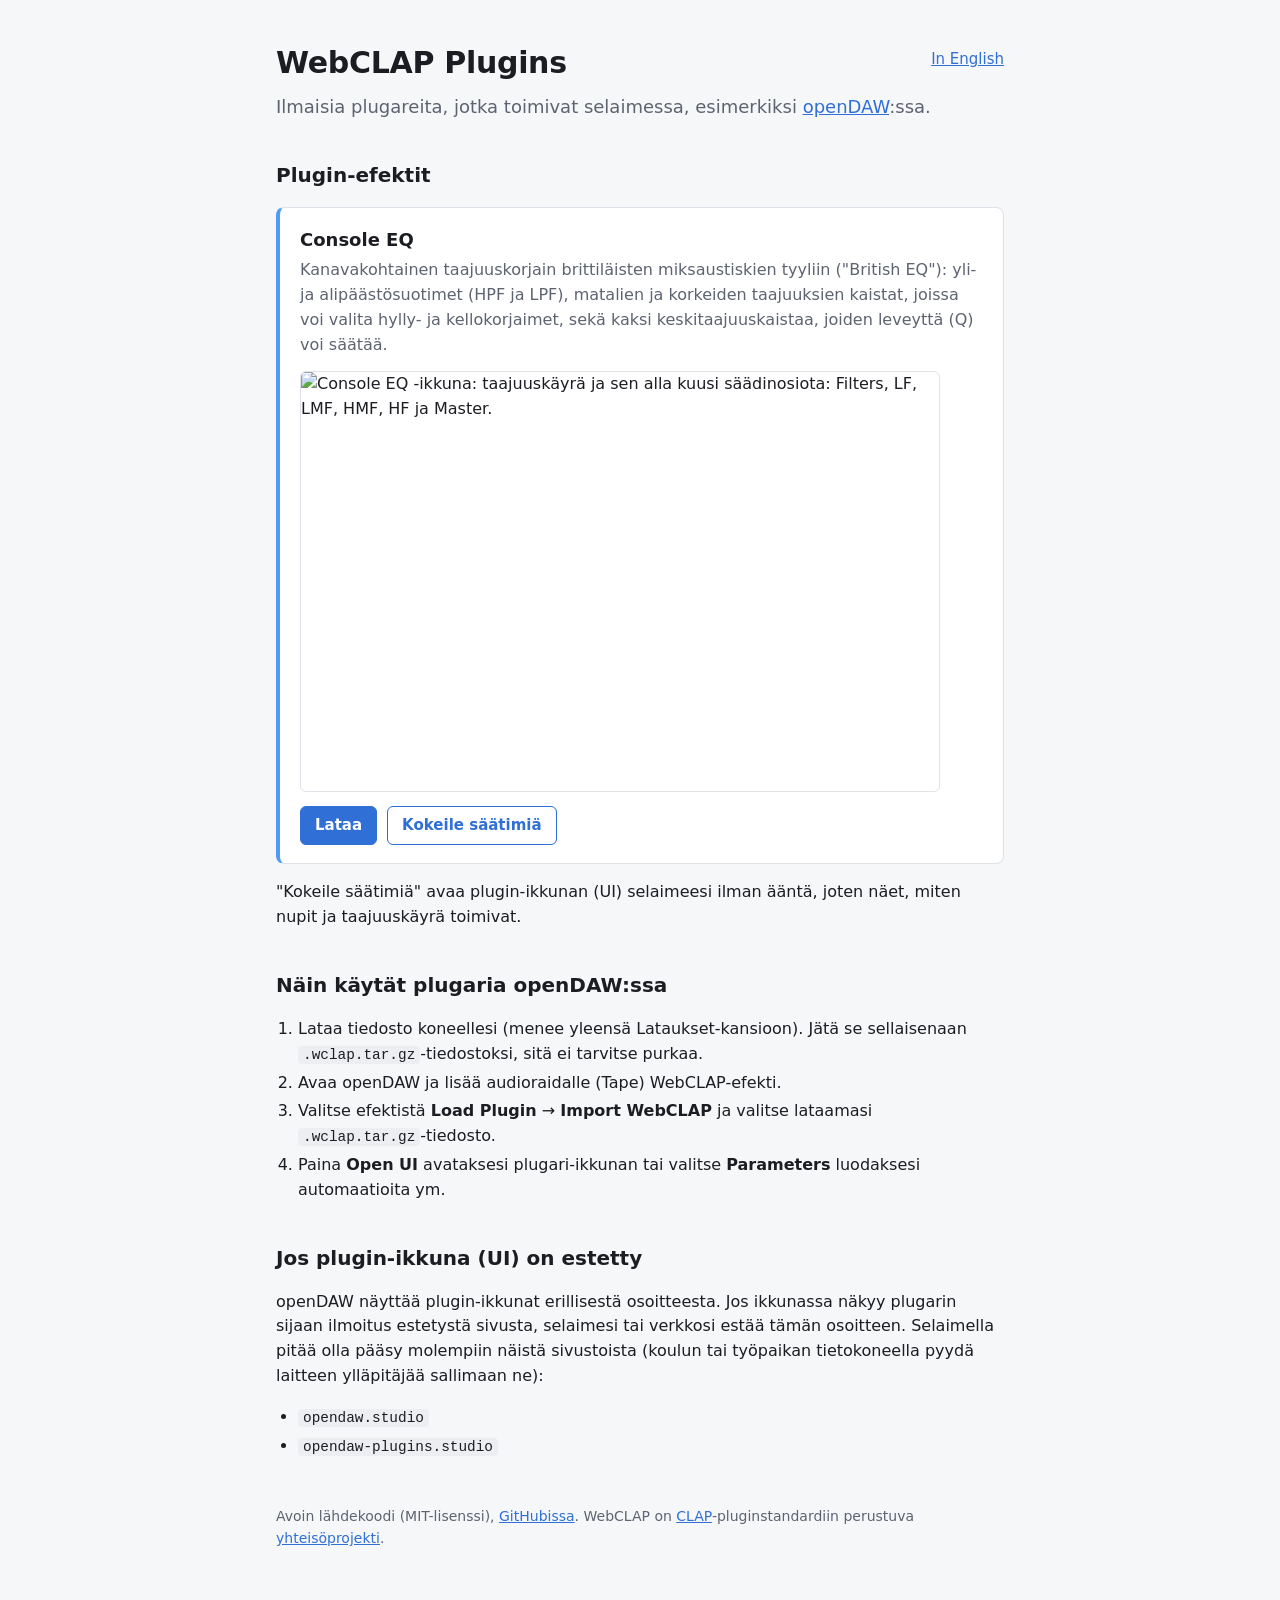
==== web/fi/index.html @ 0c006dcb "rename to webclap-plugins, finnish site page, screenshot" ====
<!DOCTYPE html>
<html lang="fi">
<head>
<meta charset="utf-8">
<meta name="viewport" content="width=device-width, initial-scale=1">
<title>WebCLAP Plugins</title>
<meta name="description" content="Ilmaisia plugareita, jotka toimivat selaimessa, esimerkiksi openDAW:ssa.">
<link rel="alternate" hreflang="en" href="../">
<link rel="stylesheet" href="../style.css">
</head>
<body>
<main>
	<a class="lang" href="../" hreflang="en" lang="en">In English</a>
	<h1>WebCLAP Plugins</h1>
	<p class="lead">Ilmaisia plugareita, jotka toimivat selaimessa, esimerkiksi <a href="https://opendaw.studio">openDAW</a>:ssa.</p>

	<h2>Plugin-efektit</h2>

	<section class="plugin" style="--stripe: #4f9cf5">
		<h3>Console EQ</h3>
		<p>Kanavakohtainen taajuuskorjain brittiläisten miksaustiskien tyyliin ("British EQ"): yli- ja alipäästösuotimet (HPF ja LPF), matalien ja korkeiden taajuuksien kaistat, joissa voi valita hylly- ja kellokorjaimet, sekä kaksi keskitaajuuskaistaa, joiden leveyttä (Q) voi säätää.</p>
		<img class="screenshot" src="../console-eq.png" width="640" height="420" alt="Console EQ -ikkuna: taajuuskäyrä ja sen alla kuusi säädinosiota: Filters, LF, LMF, HMF, HF ja Master.">
		<div class="actions">
			<a class="button primary" href="../download/console-eq.wclap.tar.gz" download>Lataa</a>
			<a class="button" href="../demo/console-eq/index.html">Kokeile säätimiä</a>
		</div>
	</section>

	<p>"Kokeile säätimiä" avaa plugin-ikkunan (UI) selaimeesi ilman ääntä, joten näet, miten nupit ja taajuuskäyrä toimivat.</p>

	<h2>Näin käytät plugaria openDAW:ssa</h2>
	<ol>
		<li>Lataa tiedosto koneellesi (menee yleensä Lataukset-kansioon). Jätä se sellaisenaan <code>.wclap.tar.gz</code>-tiedostoksi, sitä ei tarvitse purkaa.</li>
		<li>Avaa openDAW ja lisää audioraidalle (Tape) WebCLAP-efekti.</li>
		<li>Valitse efektistä <b>Load Plugin</b> → <b>Import WebCLAP</b> ja valitse lataamasi <code>.wclap.tar.gz</code>-tiedosto.</li>
		<li>Paina <b>Open UI</b> avataksesi plugari-ikkunan tai valitse <b>Parameters</b> luodaksesi automaatioita ym.</li>
	</ol>

	<h2>Jos plugin-ikkuna (UI) on estetty</h2>
	<p>openDAW näyttää plugin-ikkunat erillisestä osoitteesta. Jos ikkunassa näkyy plugarin sijaan ilmoitus estetystä sivusta, selaimesi tai verkkosi estää tämän osoitteen. Selaimella pitää olla pääsy molempiin näistä sivustoista (koulun tai työpaikan tietokoneella pyydä laitteen ylläpitäjää sallimaan ne):</p>
	<ul>
		<li><code>opendaw.studio</code></li>
		<li><code>opendaw-plugins.studio</code></li>
	</ul>

	<footer>
		Avoin lähdekoodi (MIT-lisenssi), <a href="https://github.com/matiasharju/webclap-plugins">GitHubissa</a>.
		WebCLAP on <a href="https://cleveraudio.org">CLAP</a>-pluginstandardiin perustuva <a href="https://github.com/WebCLAP">yhteisöprojekti</a>.
	</footer>
</main>
</body>
</html>
---- web/style.css ----
:root {
	--bg: #f6f7f9;
	--card: #ffffff;
	--edge: #dfe2e8;
	--text: #1b1d22;
	--muted: #5d6370;
	--accent: #2f6fd6;
	--accent-text: #ffffff;
	--code: #eceef2;
}
@media (prefers-color-scheme: dark) {
	:root {
		--bg: #1a1c21;
		--card: #22252c;
		--edge: #2e323b;
		--text: #e8eaef;
		--muted: #9aa0ac;
		--accent: #4f9cf5;
		--accent-text: #0e1116;
		--code: #2c3038;
	}
}
* {
	box-sizing: border-box;
}
body {
	margin: 0;
	background: var(--bg);
	color: var(--text);
	font: 16px/1.55 system-ui, -apple-system, "Segoe UI", Roboto, sans-serif;
}
main {
	max-width: 760px;
	margin: 0 auto;
	padding: 40px 16px 64px;
}
h1 {
	margin: 0 0 6px;
	font-size: 30px;
	letter-spacing: -0.01em;
}
h2 {
	margin: 40px 0 12px;
	font-size: 20px;
}
.lead {
	margin: 0;
	color: var(--muted);
	font-size: 18px;
}
.plugin {
	margin: 16px 0;
	padding: 18px 20px;
	background: var(--card);
	border: 1px solid var(--edge);
	border-left: 4px solid var(--stripe);
	border-radius: 8px;
}
.plugin h3 {
	margin: 0 0 4px;
	font-size: 18px;
}
.plugin p {
	margin: 0 0 14px;
	color: var(--muted);
}
.actions {
	display: flex;
	flex-wrap: wrap;
	gap: 10px;
}
.button {
	display: inline-block;
	padding: 7px 14px;
	border: 1px solid var(--accent);
	border-radius: 6px;
	color: var(--accent);
	font-weight: 600;
	font-size: 15px;
	text-decoration: none;
}
.button.primary {
	background: var(--accent);
	color: var(--accent-text);
}
ol, ul {
	padding-left: 22px;
}
li {
	margin: 4px 0;
}
code {
	padding: 1px 5px;
	background: var(--code);
	border-radius: 4px;
	font-size: 0.9em;
}
a {
	color: var(--accent);
}
footer {
	margin-top: 48px;
	color: var(--muted);
	font-size: 14px;
}
.lang {
	float: right;
	margin-top: 8px;
	font-size: 15px;
}
.screenshot {
	display: block;
	width: 100%;
	max-width: 640px;
	height: auto;
	margin: 0 0 14px;
	border-radius: 6px;
	border: 1px solid var(--edge);
}
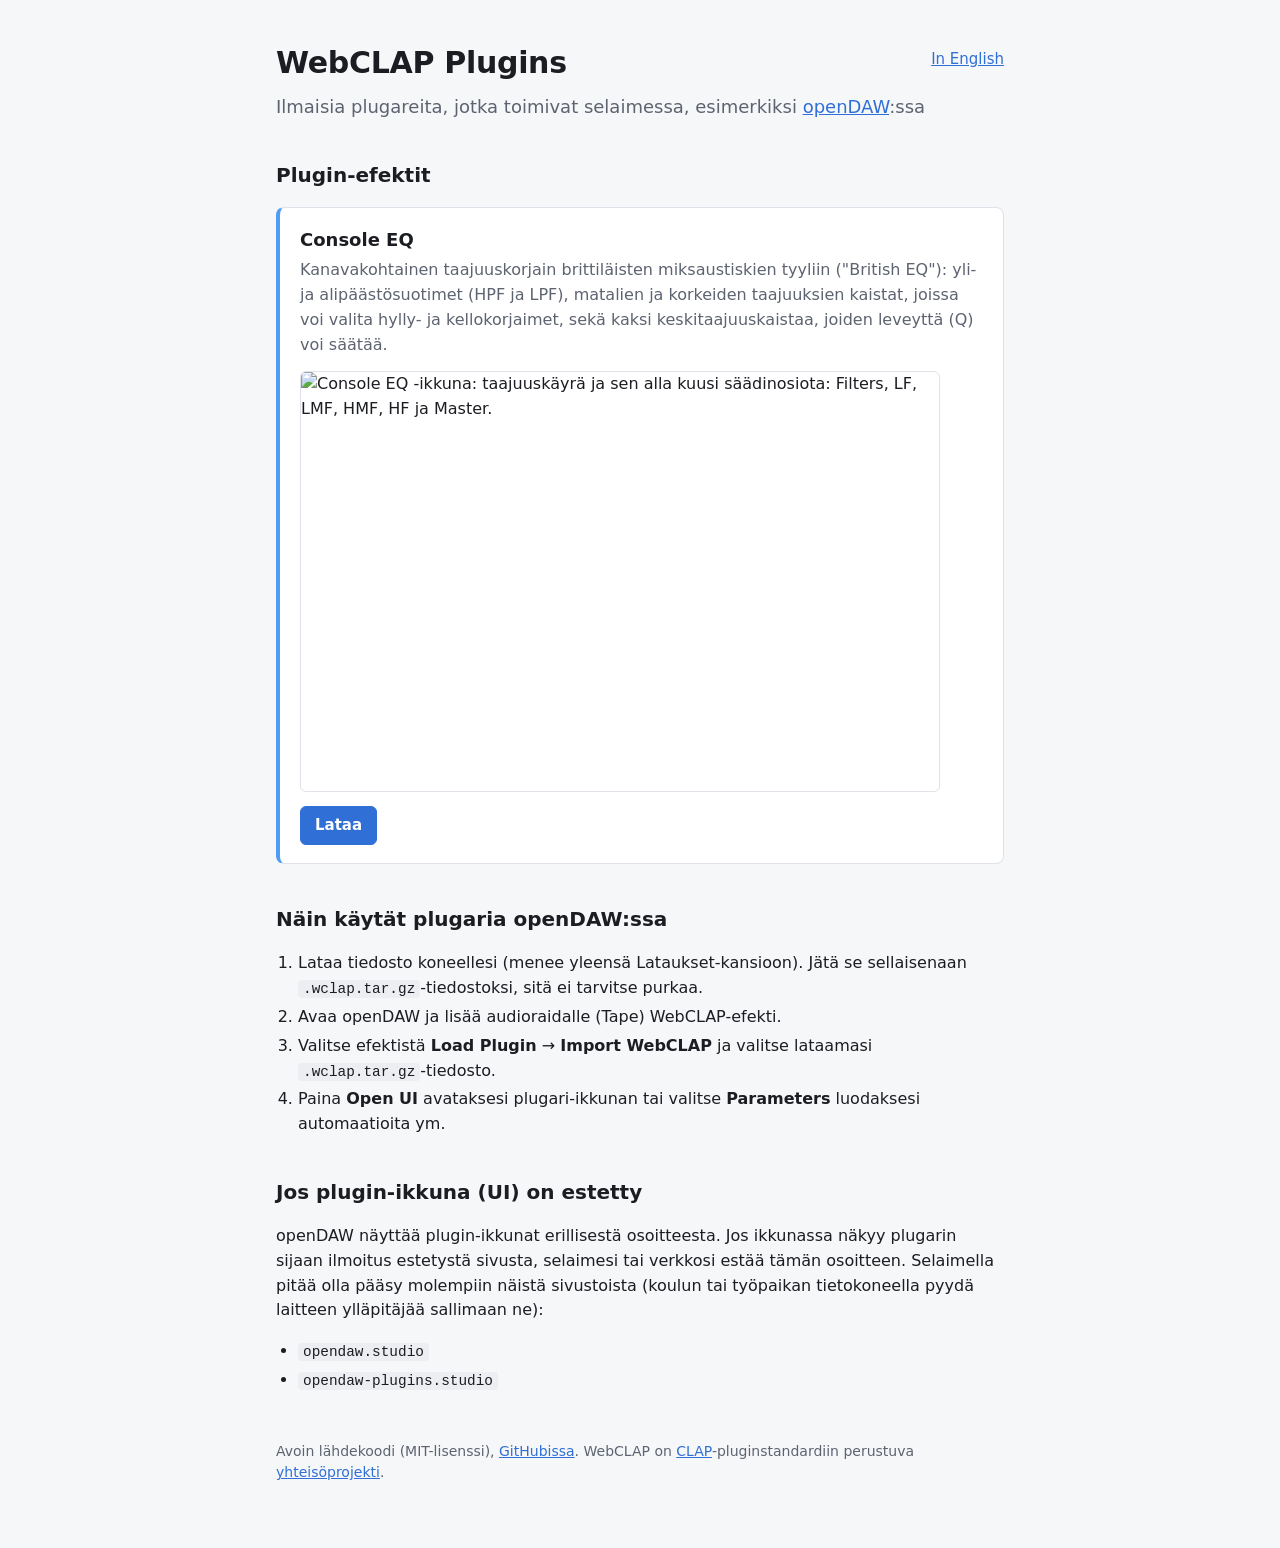
==== commit 3c4f4fd7: "update download page texts, remove try buttons" ====
--- a/web/fi/index.html
+++ b/web/fi/index.html
@@ -4,7 +4,7 @@
 <meta charset="utf-8">
 <meta name="viewport" content="width=device-width, initial-scale=1">
 <title>WebCLAP Plugins</title>
-<meta name="description" content="Ilmaisia plugareita, jotka toimivat selaimessa, esimerkiksi openDAW:ssa.">
+<meta name="description" content="Ilmaisia plugareita, jotka toimivat selaimessa, esimerkiksi openDAW:ssa">
 <link rel="alternate" hreflang="en" href="../">
 <link rel="stylesheet" href="../style.css">
 </head>
@@ -12,7 +12,7 @@
 <main>
 	<a class="lang" href="../" hreflang="en" lang="en">In English</a>
 	<h1>WebCLAP Plugins</h1>
-	<p class="lead">Ilmaisia plugareita, jotka toimivat selaimessa, esimerkiksi <a href="https://opendaw.studio">openDAW</a>:ssa.</p>
+	<p class="lead">Ilmaisia plugareita, jotka toimivat selaimessa, esimerkiksi <a href="https://opendaw.studio">openDAW</a>:ssa</p>
 
 	<h2>Plugin-efektit</h2>
 
@@ -22,11 +22,8 @@
 		<img class="screenshot" src="../console-eq.png" width="640" height="420" alt="Console EQ -ikkuna: taajuuskäyrä ja sen alla kuusi säädinosiota: Filters, LF, LMF, HMF, HF ja Master.">
 		<div class="actions">
 			<a class="button primary" href="../download/console-eq.wclap.tar.gz" download>Lataa</a>
-			<a class="button" href="../demo/console-eq/index.html">Kokeile säätimiä</a>
 		</div>
 	</section>
-
-	<p>"Kokeile säätimiä" avaa plugin-ikkunan (UI) selaimeesi ilman ääntä, joten näet, miten nupit ja taajuuskäyrä toimivat.</p>
 
 	<h2>Näin käytät plugaria openDAW:ssa</h2>
 	<ol>
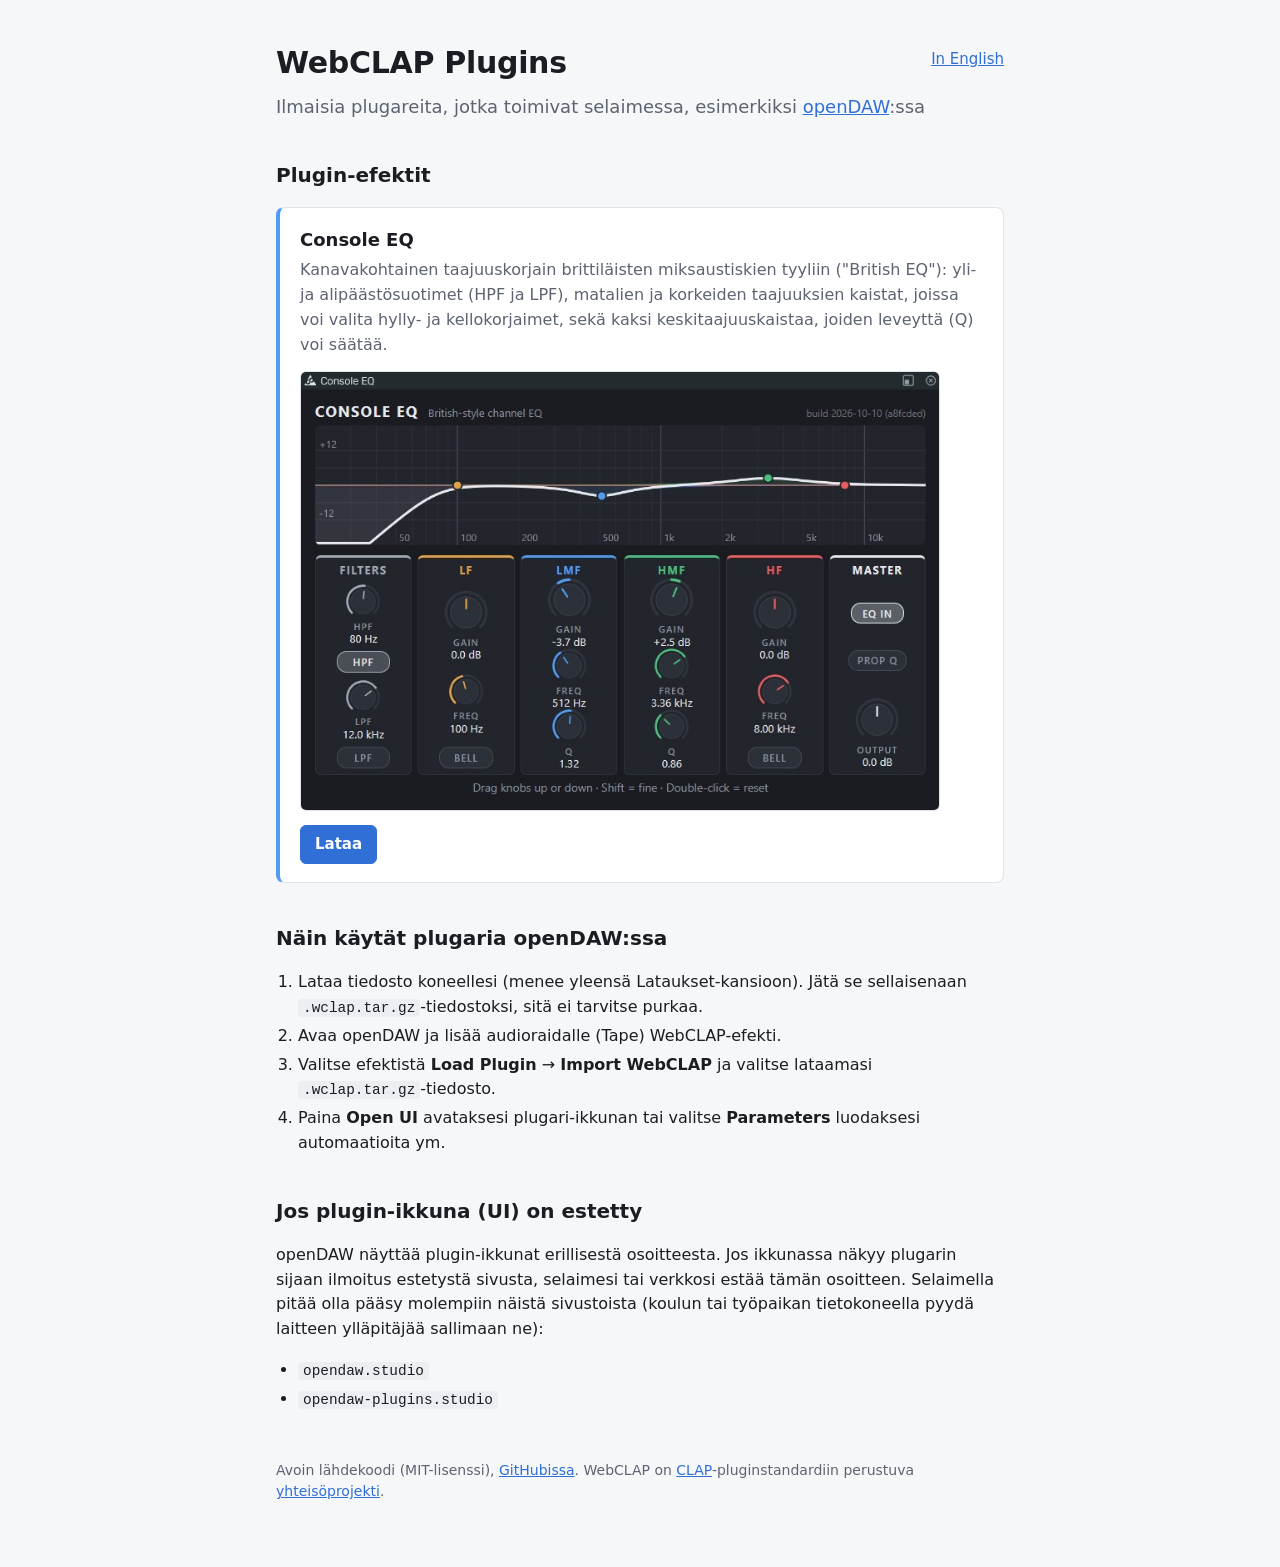
==== commit 4ccecb41: "add console-eq screenshots" ====
--- a/web/fi/index.html
+++ b/web/fi/index.html
@@ -19,7 +19,7 @@
 	<section class="plugin" style="--stripe: #4f9cf5">
 		<h3>Console EQ</h3>
 		<p>Kanavakohtainen taajuuskorjain brittiläisten miksaustiskien tyyliin ("British EQ"): yli- ja alipäästösuotimet (HPF ja LPF), matalien ja korkeiden taajuuksien kaistat, joissa voi valita hylly- ja kellokorjaimet, sekä kaksi keskitaajuuskaistaa, joiden leveyttä (Q) voi säätää.</p>
-		<img class="screenshot" src="../console-eq.png" width="640" height="420" alt="Console EQ -ikkuna: taajuuskäyrä ja sen alla kuusi säädinosiota: Filters, LF, LMF, HMF, HF ja Master.">
+		<img class="screenshot" src="../console-eq-ui.jpg" width="640" height="420" alt="Console EQ -ikkuna: taajuuskäyrä ja sen alla kuusi säädinosiota: Filters, LF, LMF, HMF, HF ja Master.">
 		<div class="actions">
 			<a class="button primary" href="../download/console-eq.wclap.tar.gz" download>Lataa</a>
 		</div>
